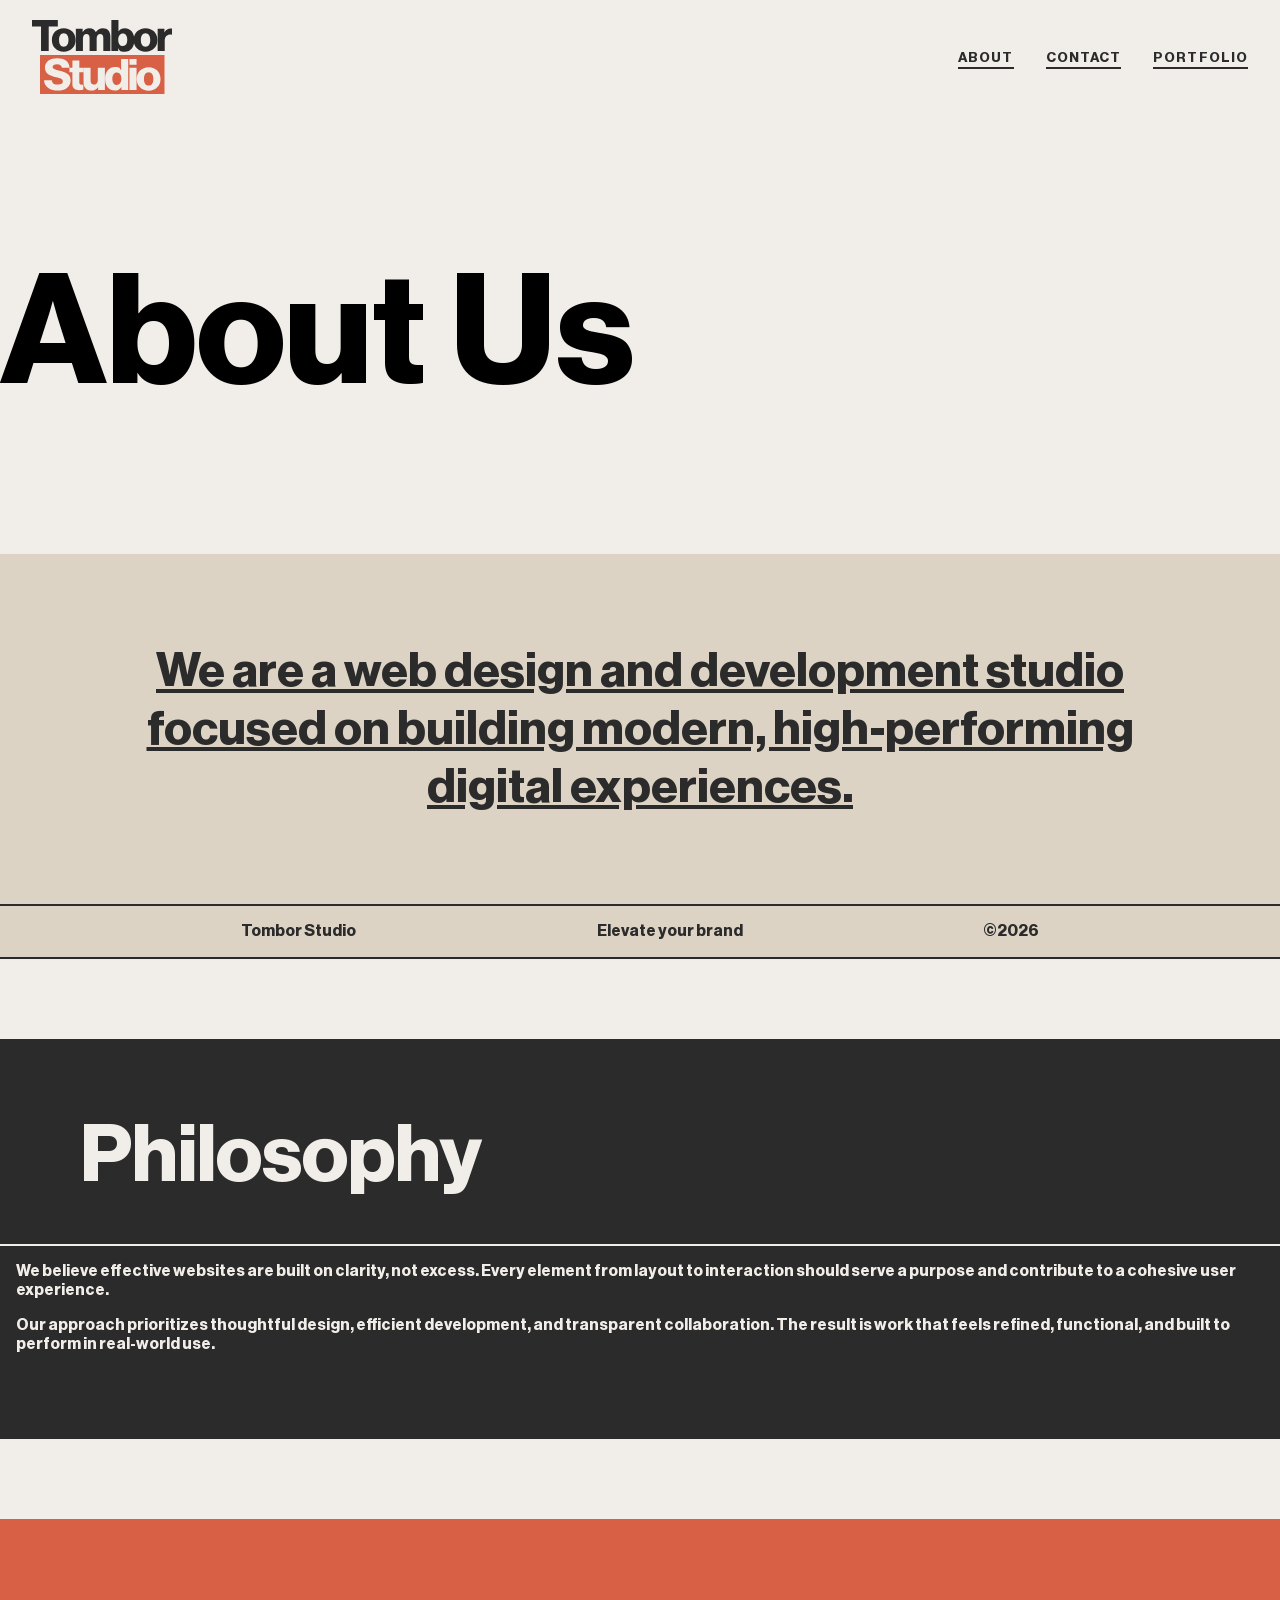
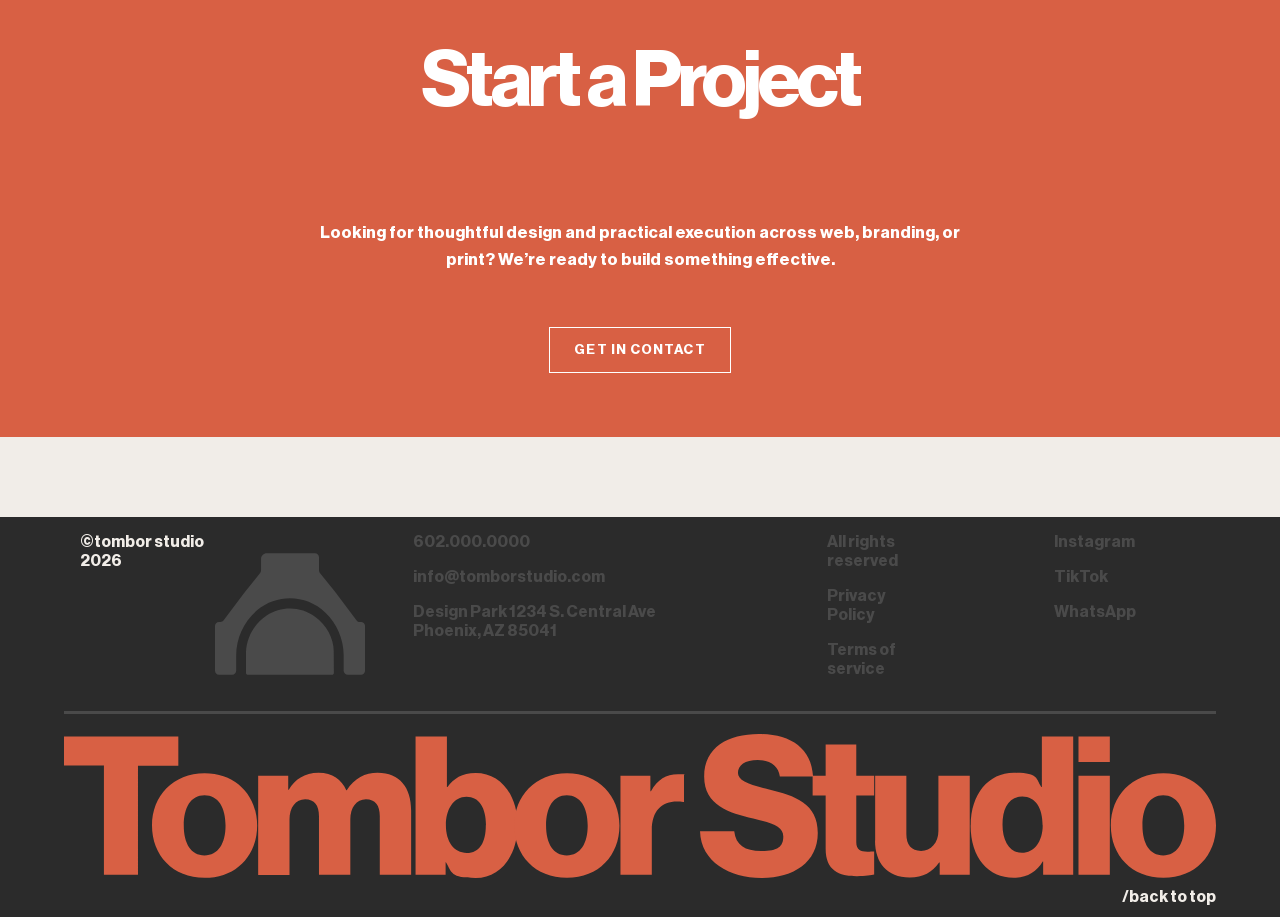
==== about.html @ 8de6cf7b "Local file project upload Contains bulk of branding elements, fonts, and other visual elements that " ====
<!DOCTYPE html>
<html lang="en">
<head>
    <meta charset="UTF-8">
    <link rel="stylesheet" href="/css/styles.css">
    <link rel="stylesheet" href="/css/about.css">
    <link rel="stylesheet" href="/css/layout.css">
    <meta name="viewport" content="width=device-width, initial-scale=1.0">
    <title>About | Tombor Studio</title>
</head>
<body>
    <nav>
        <div id="nav-div-container">
            <a href="index.html" class="logo-nav"><img src="/branding/Alternate/TS - Alternate.svg" alt="Tombor Studio Logo"> </a>
            <ul>
                <li><a href="about.html" class="navLinks">About</a></li>
                <li><a href="contact.html" class="navLinks">Contact</a></li>
                <li><a href="portfolio.html" class="navLinks">Portfolio</a></li>
            </ul>
        </div>
    </nav>

    <main>

        <section>
            <div class="container" id="sub-page-header">
                <h1>About Us</h1>
            </div>
        </section>

        <section>
            <div class="container" id="about-intro">
                <h2>
                    We are a web design and development studio focused on building modern, high-performing
                    digital experiences.
                </h2>
                
                <span class="container-stamp" id="stamp-testimonial">
                    <p>Tombor Studio</p>
                    <p>Elevate your brand</p>
                    <p>©2026</p>
                </span>
            </div>


        </section>

        <section>
            <div class="container" id="about-philosophy">
                <div id="philosophy-header">
                    <h2>Philosophy</h2>
                </div>
                <div id="philosophy-text">
                    <p>
                        We believe effective websites are built on clarity, not excess. Every element
                        from layout to interaction should serve a purpose and contribute to a cohesive
                        user experience.
                    </p>
                    <p>
                        Our approach prioritizes thoughtful design, efficient development, and transparent
                        collaboration. The result is work that feels refined, functional, and built to
                        perform in real-world use.
                    </p>
                </div>
            </div>
        </section>

        

        <section>
            <div class="container" id="portfolio-cta">
                <h2>Start a Project</h2>
                <p>
                    Looking for thoughtful design and practical execution across web,
                    branding, or print? We’re ready to build something effective.
                </p>
                <a href="contact.html">Get in Contact</a>
            </div>
        </section>

    </main>

    <footer>
        <div id="footer-div-container">
            <div id="upper-footer">
                <p id="cr-footer">©tombor studio 2026</p>
                <img src="branding/Icon/TS - Icon - mono.svg" alt="Tombor Studio icon">
                <ul>
                    <li>602.000.0000</li>
                    <li>info@tomborstudio.com</li>
                    <li>Design Park 1234 S. Central Ave Phoenix, AZ 85041</li>
                </ul>
                <ul>
                    <li>All rights reserved</li>
                    <li>Privacy Policy</li>
                    <li>Terms of service</li>
                </ul>

                <ul>
                    <li><a href="#">Instagram</a></li>
                    <li><a href="#">TikTok</a></li>
                    <li><a href="#">WhatsApp</a></li>
                </ul>
            </div>
            <div id="lower-footer">
                <img src="branding/Text/TS - Text - red.svg" alt="Tombor Studio txt logo">
                <a href="#">/back to top</a>
            </div>
        </div>
    </footer>

</body>
</html>
---- css/styles.css ----
@charset "utf-8";

/* Fonts */

@font-face {
    font-family: "Riant Display";
    src: url("/fonts/Riant/RiantDisplay-Regular-TRIAL.otf") format("opentype");
}

@font-face {
    font-family: "Neue Haas";
    src: url("/fonts/NeueHaas/NeueHaasDisplayBlack.ttf") format("truetype");
}


@font-face {
    font-family: "Neue Haas";
    src: url("/fonts/NeueHaas/NeueHaasDisplayBold.ttf") format("truetype");
}

/* Page Design Foundation */

body {
    background-color: #F1EDE8;
    font-family: "Neue Haas", sans-serif;    
    margin: 0;
}

.orange-link {
    color: #D86044;
    text-decoration-thickness: 2px;
    text-underline-offset: 2px;
}


/* NAV STYLING */

.logo-nav img {
    width: 100%;
    display: block;
}

/* LINKS */
.navLinks {
    font-size: 0.85rem;
    font-weight: 800;
    text-transform: uppercase;
    letter-spacing: 0.08em;

    color: #2B2B2B;
    text-decoration: none;

    border-bottom: 2px solid #2b2b2b;
    padding-bottom: 0.2rem;

    transition: color 0.2s ease, border-color 0.2s ease;
}

.navLinks:hover {
    color: #D86044;
    border-bottom-color: #D86044;
}

/* HERO SECTION */ 

#hero-container {
    display: flex;
    align-items: end;
    height: 85vh;
}

#hero-image{
    width:90%;
}

/* CTA Header */

#CTA-header {
    background-color: #2B2B2B;
    color: #F1EDE8;
}

#CTA-header h1 {
    font-size: 500%;
}

#CTA-header p{
    height: 20%;
}

#CTA-header span img {
    width: 15px;
}

.container-stamp {
    display: flex;
}

/* Testimonials Styles */

#testimonials-container h1 {
    font-size: 500%;
    margin: 0;
}

#test-col1 span img {
    width: 20px;
}

#test-col1 p {
    font-size: 150%;
}

#test-col2 img {
    width: 350px;
    border-radius: 3em;
}

#test-col3 p {
    color: #747474;
    font-size: 500%
}
#stamp-testimonial {
    width: 100%;
    border-top: 2px solid #2B2B2B;
    border-bottom: 2px solid #2B2B2B;
}

/* CTA container */

#CTA-container {
    background-color: #DCD3C4;
    position: relative;
}

#CTA-container .container-stamp {
    border-top: 2px solid #2B2B2B;
    border-bottom: 2px solid #2B2B2B;
}

#CTA-container h1 {
    font-size: 300%;
    text-align: center;
    text-decoration: underline;
}

#CTA-container #left-align-head {
    position: absolute;
    top: 0;
    left: 30px;
}

#contact-link div {
    border-bottom: solid 2px #2B2B2B;
    margin-bottom: .5em;
}

#contact-link img:last-of-type {
    padding-left: 10em;
}

.icons {
    width: 30px;
}

/*Services Styles */

#card-header h1 {
    font-size: 500%;
    margin: 0 0 0 50px;
}
#card-header p {
    font-size: 150%;
    padding-left: 20em;
}

#card-header {
    border-bottom: #2B2B2B 2px solid;
    margin-bottom: 2em;
}

.card h2 {
    font-size: 250%;
}


#card1 {
    background-color: #DCD3C4;
}

#card2 {
    background-color: #2B2B2B;
}

#card3 {
    background-color: #D86044;
}

#card2 {
    color: #DCD3C4;
}

#card3 a {
    color: #2B2B2B;
}

/* Footer Styles */

footer {
    background-color: #2B2B2B;
}
/* Upper Footer Styles */

#cr-footer {
    color: #F1EDE8;
    margin-left: 1em;
}
footer ul {
    padding-right: 5em;
}

footer ul li {
    color: #4A4A4A;
    list-style-type: none;
    margin-bottom: 1em;
}
footer a {
    color: #4A4A4A;
    text-decoration: none;
}

#upper-footer {
    border-bottom: 3px solid #4A4A4A;
}

#upper-footer img {
    width: 150px;
    padding: 1em .5em;
}

/* Lower Footer Styles */

footer #lower-footer a {
    color: #F1EDE8;
    align-self: flex-end;
    margin-bottom: 10px;
}
---- css/about.css ----
/* INTRO Container */
#about-intro {
    background-color: #DCD3C4;
    color: #2b2b2b;
    display: flex;
    align-items: center;
    flex-direction: column;
}

#about-intro h2 {
    width: 80%;
    font-size: 300%;
    padding: 1em;
    text-decoration: underline;
    text-align: center;
}

/* Philosophy Container */
#about-philosophy {
    display: flex;
    flex-direction: column;
    color: #F1EDE8;
    background-color: #2b2b2b;
    height: 400px;
}

#philosophy-header {
    border-bottom: solid 2px #F1EDE8;
    margin-bottom: 0;
}

#philosophy-header h2 {
    font-size: 500%;
    margin: 0 0 .5em 1em;
}

#philosophy-text p {
    margin-left: 1em;
}
#about-process {
    display: flex;
    flex-direction: column;
}

/* Services Container */

#about-process #card-header {
    display: flex;
    width: 100%;
    align-items: center;
    justify-content: left;
}

#card-header h1 {
    margin: 0 0 .5em 1em;

}

#project-CTA-container {
    flex-direction: column;
    align-items: center;
    height: 200px;
}
#project-CTA-container h2 {
    font-size: 300%;
}

#project-CTA-container p {
    font-size: 150%;
}

#project-CTA-container span {
    display: flex;
    align-items: center;
    justify-content: center;
    border-bottom: #2b2b2b 2px solid;
}

#project-CTA-container a {
    color: #2b2b2b;
    text-decoration: none;
    font-size:150%;
    margin-right: .3em;
}
---- css/layout.css ----
/* Nav Styles */ 

nav {
    width: 100%;
}

#nav-div-container {
    display: flex;
    justify-content: space-between;
    align-items: center;

    max-width: 1800px;
    margin: 0 auto;
    padding: 1.25rem 2rem;
}

/* LOGO */
.logo-nav {
    display: block;
    width: 140px;
}

/* NAV LIST */
#nav-div-container ul {
    display: flex;
    gap: 2rem;

    list-style: none;
    margin: 0;
    padding: 0;
}

/* Sub Page header */

#sub-page-header {
    display: flex;
    justify-content: flex-start;
    margin:0;
}

#sub-page-header h1{
    font-size: clamp(4rem, 12vw, 10rem);
}

/* Hero Section */

.container{
    display: flex;
    justify-content: center;
    margin-bottom: 5rem;
}

#hero-container img {
    width: min(100%, 1500px);
    height: auto;
}

/* CTA Header Styles */ 

#CTA-header {
    padding: 3em;
    display: flex;
    flex-direction: column;
    text-align: right;
}

#CTA-header #container-stamp {
    padding: 0em;
}

/* Testimonials Styles */

#tesimonials-container {
    display: flex;
    width: 100%;
    align-items: center;
    justify-content: center;
    gap: 10px;

}

/* ticker Scroll */
.ticker {
  overflow: hidden;
  border-top: 2px solid #2b2b2b;
  border-bottom: 2px solid #2b2b2b;
  margin-top: 0.45rem;
}

.ticker__track {
  white-space: nowrap;
  padding: 0.1rem 0 0.35rem;
  font-size: clamp(2.75rem, 5vw, 5.8rem);
  font-weight: 900;
  letter-spacing: -0.06em;
  animation: ticker-scroll 20s linear infinite;
}

@keyframes ticker-scroll {
  from {
    transform: translateX(0);
  }
  to {
    transform: translateX(-35%);
  }
}

#test-col1 {
    display: flex;
    flex-direction: column;
    gap: 50px;
    text-align: left;
    width: 25%;

}

#test-col2 {
    display: flex;
    flex-direction: column;
    align-items: center;
    justify-content: center;
    width: 40%;
}

#test-col3 {
    display: flex;
    flex-direction: column;
    text-align: right;
    width: 25%;
}

/* CTA Container */

#CTA-container {
    display: flex;
    flex-direction: column;
    align-items: center;
    justify-content: center;
    width: 100%;
    height: 400px;
}


#contact-link {
    display: flex;
    align-items: center;
    gap: 25px;

    margin-bottom: 5em;
}

#CTA-container span {
    display: flex;
    align-items: center;
    justify-content: space-evenly;
    gap: 5px;
}

/*Services Styles */

#services-container {
    display: flex;
    flex-direction: column;
}

#services-container #card-header {
    display: flex;
    align-items: flex-end;
    justify-content: space-around;
    gap: 2rem;
    padding-bottom: 1rem;
}

#card-container {
    display: flex;
    flex-direction: row;
    align-items: center;
    justify-content: center;
    gap: 15px;
    width: 100%;
    margin: 0 auto;
    
}
.card {
    display: flex;
    flex-direction: column;
    align-items: center;
    gap:20px;
    justify-content: center;
    text-align: center;
    height:600px;
    width: 600px;
}

.card p {
    width: 75%;
} 

/* Footer Styles */

footer #footer-div-container {
    display: flex;
    justify-content: center;
    flex-direction: column;
    gap: 20px;
}

footer #upper-footer{
    width: 90%;
    display: flex;
    margin: auto;
    flex-direction: row;
    justify-content: space-evenly;
}

footer #lower-footer {
    width: 90%;
    display: flex;
    justify-content: center;
    align-items: flex-end;
    flex-direction: column;
    gap: 10px;
    margin: auto;
}

.container-stamp {
    display: flex;
    flex-direction: row;
    width: 100%;
    justify-content: space-evenly;
    border-top: 2px solid #F1EDE8;
    border-bottom: 2px solid #F1EDE8;

}

#portfolio-cta {
    margin-bottom: 5rem;
    padding: 4rem 2rem;
    background-color: #D86044;
    color: #ffffff;
    text-align: center;
    display: flex;
    flex-direction: column;
    align-items: center;
    gap: 1.25rem;
}

#portfolio-cta h2 {
    font-size: clamp(2.5rem, 6vw, 5rem);
    line-height: 0.95;
    letter-spacing: -0.05em;
}

#portfolio-cta p {
    max-width: 650px;
    font-size: 1.05rem;
    line-height: 1.6;
}

#portfolio-cta a {
    margin-top: 1rem;
    padding: 0.9rem 1.5rem;
    border: 1px solid #ffffff;
    color: #ffffff;
    text-decoration: none;
    text-transform: uppercase;
    font-size: 0.85rem;
    letter-spacing: 0.08em;
}

#portfolio-cta a:hover {
    background-color: #ffffff;
    color: #e7485e;
}


/* Tablet Layout */

@media (max-width: 1024px) {
    #nav-div-container {
        padding: 0 1.5em 1em;
        flex-wrap: wrap;
        gap: 1em;
    }

    #nav-div-container ul {
        width: 100%;
        justify-content: flex-end;
        gap: 1.25em;
        padding-right: 0;
    }

    #sub-page-header h1 {
        font-size: 700%;
        margin-left: .4em;
    }

    #CTA-header {
        padding: 2.5em 2em;
        text-align: left;
    }

    #tesimonials-container,
    #testimonials-container {
        flex-wrap: wrap;
        gap: 1em;
        padding: 0 2em;
        box-sizing: border-box;
    }

     #test-col1{
        width: 100%;
     }
   
    #test-col2 {
        width: 30%;
        padding-right: 2em;
    }
    #test-col3 {
        width: 30%;
        text-align: left;
        align-items: flex-start;
    }

    #card-container {
        flex-wrap: wrap;
        align-items: stretch;
        gap: 1.5em;
        padding: 0 2em;
        box-sizing: border-box;
    }

    .card {
        width: min(100%, 500px);
        height: auto;
        min-height: 420px;
        padding: 2em 1.5em;
        box-sizing: border-box;
    }

    #card-header {
        flex-direction: column;
        align-items: flex-start;
        gap: .75em;
        padding: 0 2em;
        box-sizing: border-box;
    }

    #CTA-container {
        height: auto;
        padding: 5em 2em 3em;
        box-sizing: border-box;
    }

    #contact-link {
        width: 100%;
        flex-wrap: wrap;
        justify-content: center;
        gap: 1.5em;
    }

    footer #upper-footer {
        flex-wrap: wrap;
        justify-content: flex-start;
        gap: 1.5em;
        padding: 2em;
        box-sizing: border-box;
    }

    footer #lower-footer {
        padding: 0 2em 1.5em;
        box-sizing: border-box;
    }

    .container-stamp {
        flex-wrap: wrap;
        gap: .5em 1.5em;
        padding: .75em 1em;
        box-sizing: border-box;
    }
}

/* Mobile Layout */

@media (max-width: 768px) {
    #nav-div-container {
        flex-direction: column;
        align-items: flex-start;
    }

    #nav-div-container ul {
        flex-direction: column;
        align-items: flex-start;
        gap: .75em;
    }

    #sub-page-header h1 {
        font-size: 400%;
        margin-left: .3em;
    }

    .container {
        margin-bottom: 24px;
    }

    #hero-container img {
        width: 100%;
        height: auto;
    }

    #CTA-header {
        padding: 2em 1.25em;
    }

    #CTA-container {
        padding: 4.5em 1.25em 2em;
    }

    #contact-link {
        flex-direction: column;
        align-items: stretch;
        gap: 1em;
        margin-bottom: 2.5em;
    }

    #services-container #card-header,
    #card-container,
    #tesimonials-container,
    #testimonials-container {
        padding-left: 1.25em;
        padding-right: 1.25em;
    }

    .card {
        width: 100%;
        min-height: 0;
        padding: 1.75em 1.25em;
    }

    footer #upper-footer,
    footer #lower-footer {
        padding-left: 1.25em;
        padding-right: 1.25em;
    }
}
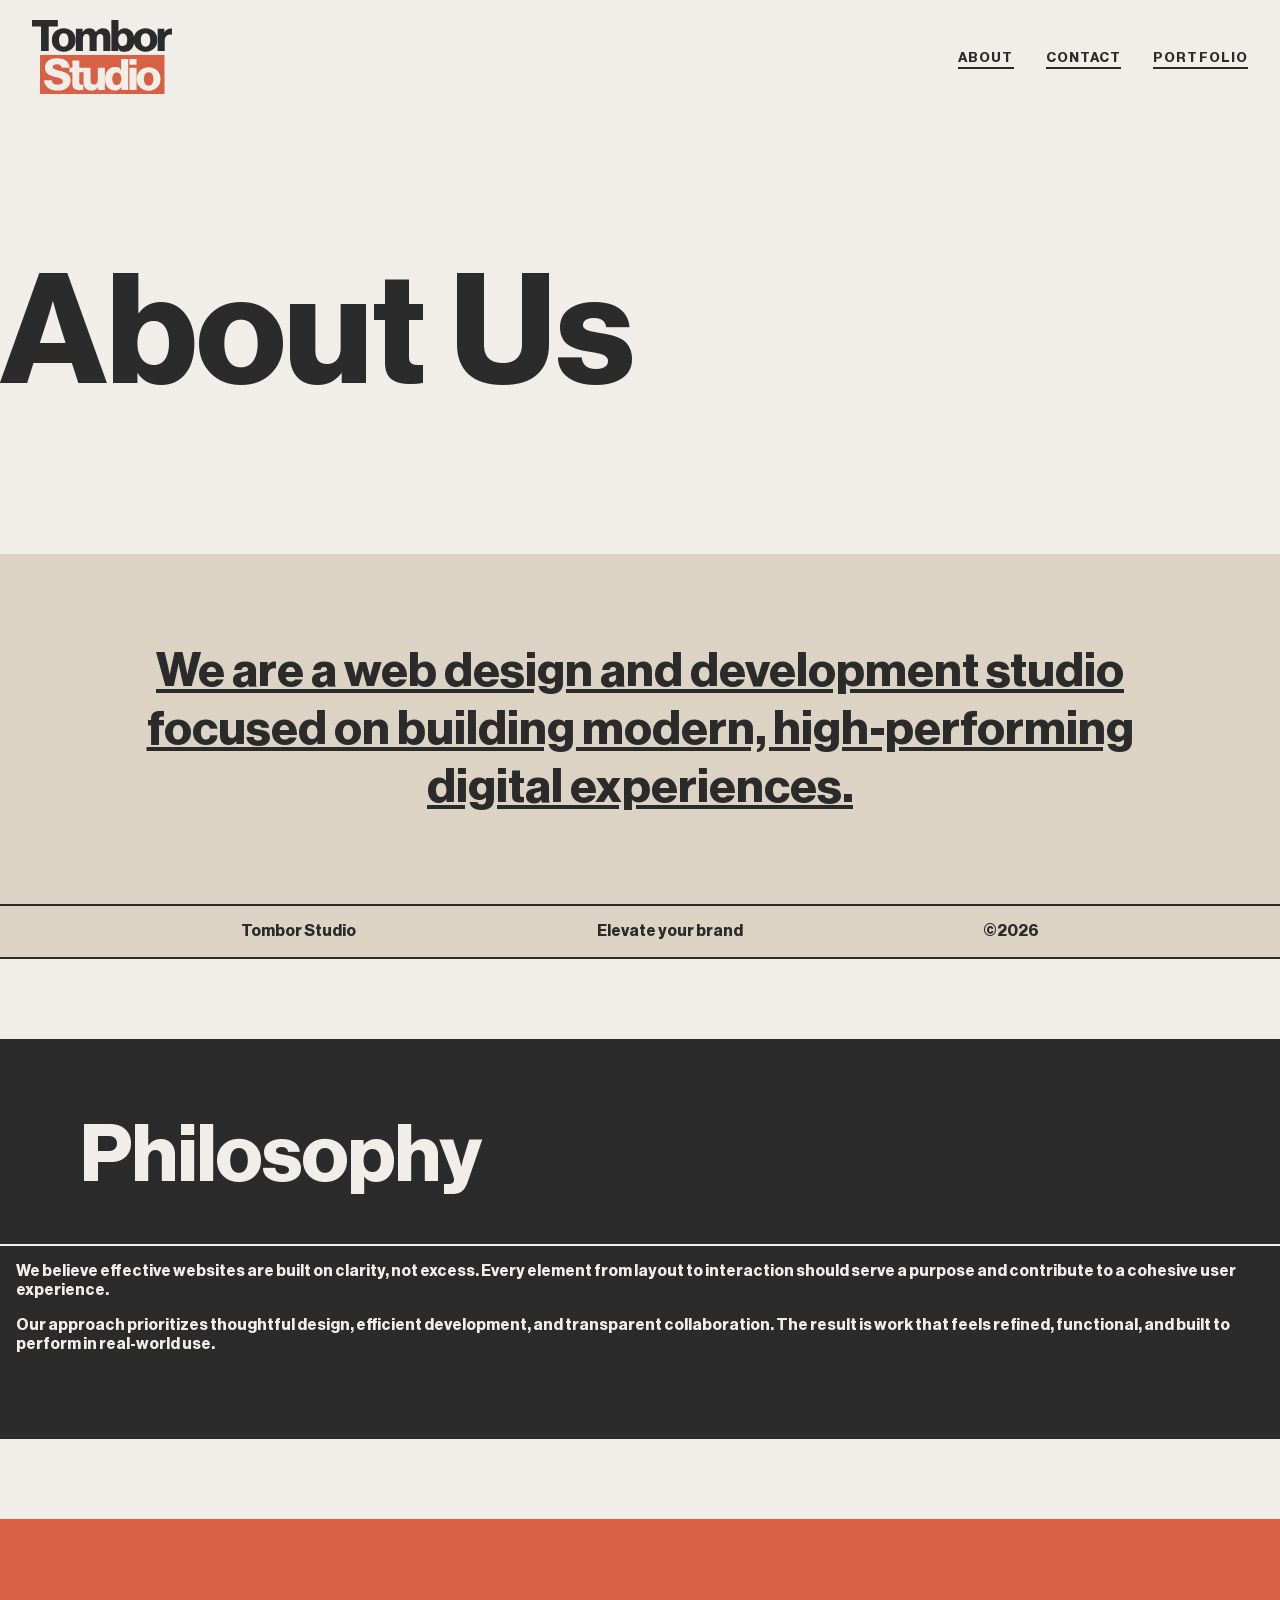
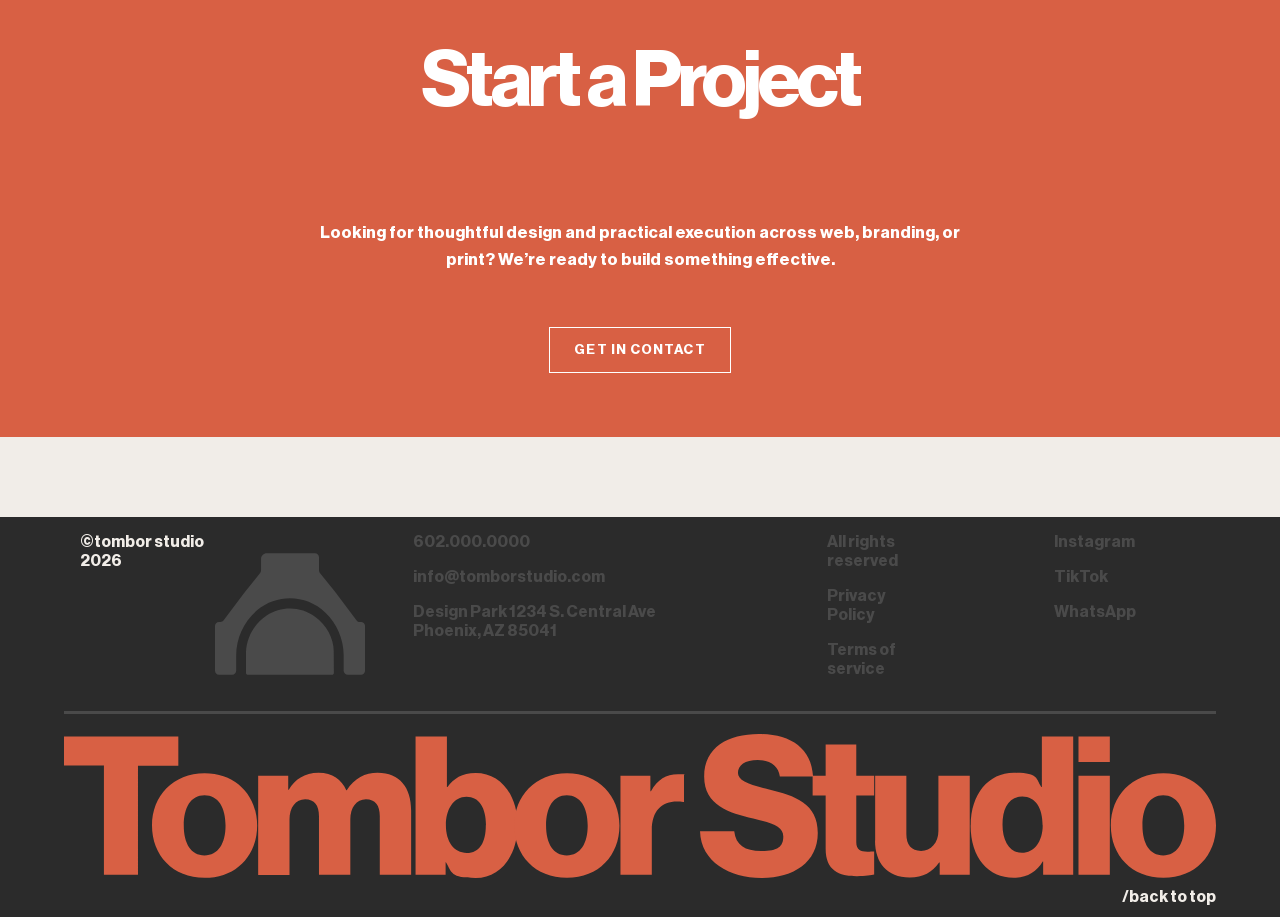
==== commit 867f4b79: "Update about.html" ====
--- a/about.html
+++ b/about.html
@@ -2,16 +2,16 @@
 <html lang="en">
 <head>
     <meta charset="UTF-8">
-    <link rel="stylesheet" href="/css/styles.css">
-    <link rel="stylesheet" href="/css/about.css">
-    <link rel="stylesheet" href="/css/layout.css">
+    <link rel="stylesheet" href="css/styles.css">
+    <link rel="stylesheet" href="css/about.css">
+    <link rel="stylesheet" href="css/layout.css">
     <meta name="viewport" content="width=device-width, initial-scale=1.0">
     <title>About | Tombor Studio</title>
 </head>
 <body>
     <nav>
         <div id="nav-div-container">
-            <a href="index.html" class="logo-nav"><img src="/branding/Alternate/TS - Alternate.svg" alt="Tombor Studio Logo"> </a>
+            <a href="index.html" class="logo-nav"><img src="branding/Alternate/TS - Alternate.svg" alt="Tombor Studio Logo"> </a>
             <ul>
                 <li><a href="about.html" class="navLinks">About</a></li>
                 <li><a href="contact.html" class="navLinks">Contact</a></li>
@@ -110,4 +110,4 @@
     </footer>
 
 </body>
-</html>+</html>
--- a/css/styles.css
+++ b/css/styles.css
@@ -1,21 +1,10 @@
 @charset "utf-8";
 
 /* Fonts */
-
-@font-face {
-    font-family: "Riant Display";
-    src: url("/fonts/Riant/RiantDisplay-Regular-TRIAL.otf") format("opentype");
-}
 
 @font-face {
     font-family: "Neue Haas";
-    src: url("/fonts/NeueHaas/NeueHaasDisplayBlack.ttf") format("truetype");
-}
-
-
-@font-face {
-    font-family: "Neue Haas";
-    src: url("/fonts/NeueHaas/NeueHaasDisplayBold.ttf") format("truetype");
+    src: url("fonts/NeueHaas/NeueHaasDisplayBold.ttf") format("truetype");
 }
 
 /* Page Design Foundation */
@@ -24,6 +13,7 @@
     background-color: #F1EDE8;
     font-family: "Neue Haas", sans-serif;    
     margin: 0;
+    color: #2B2B2B;
 }
 
 .orange-link {
@@ -244,4 +234,4 @@
     color: #F1EDE8;
     align-self: flex-end;
     margin-bottom: 10px;
-}+}
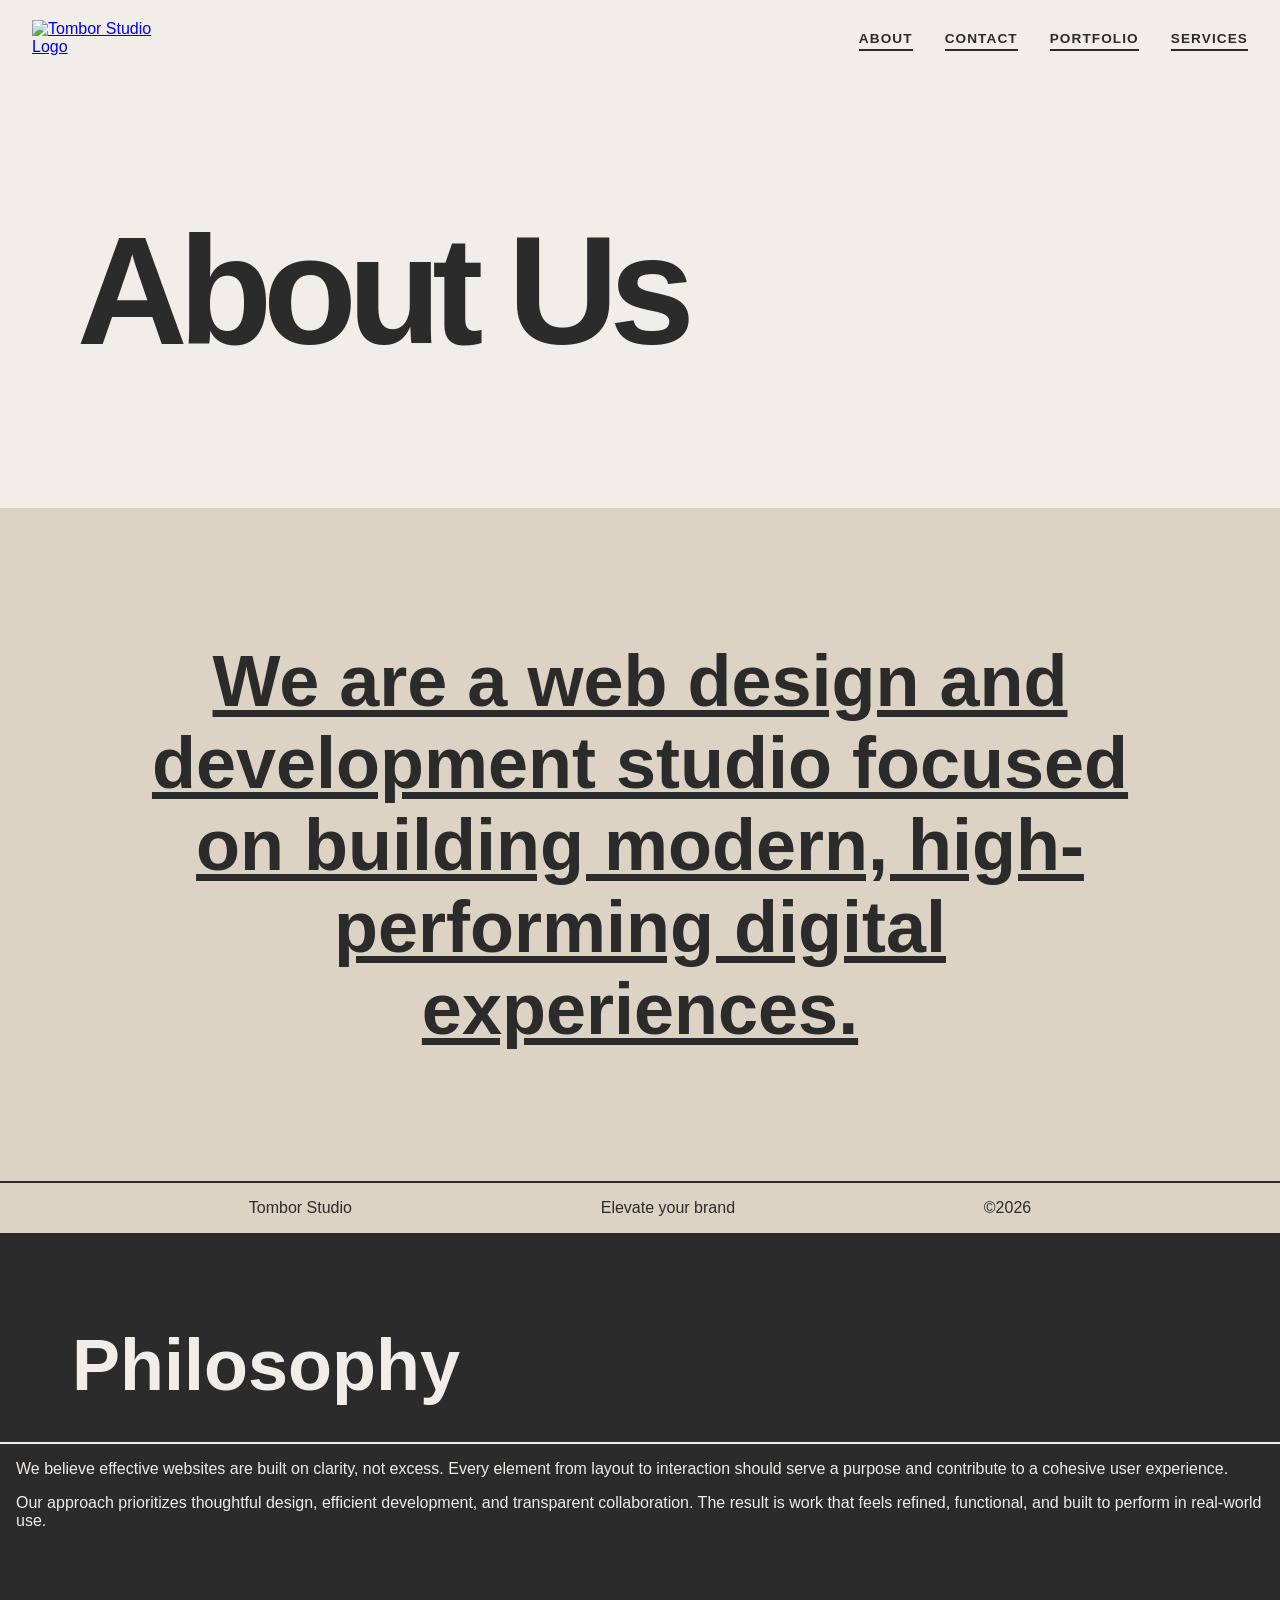
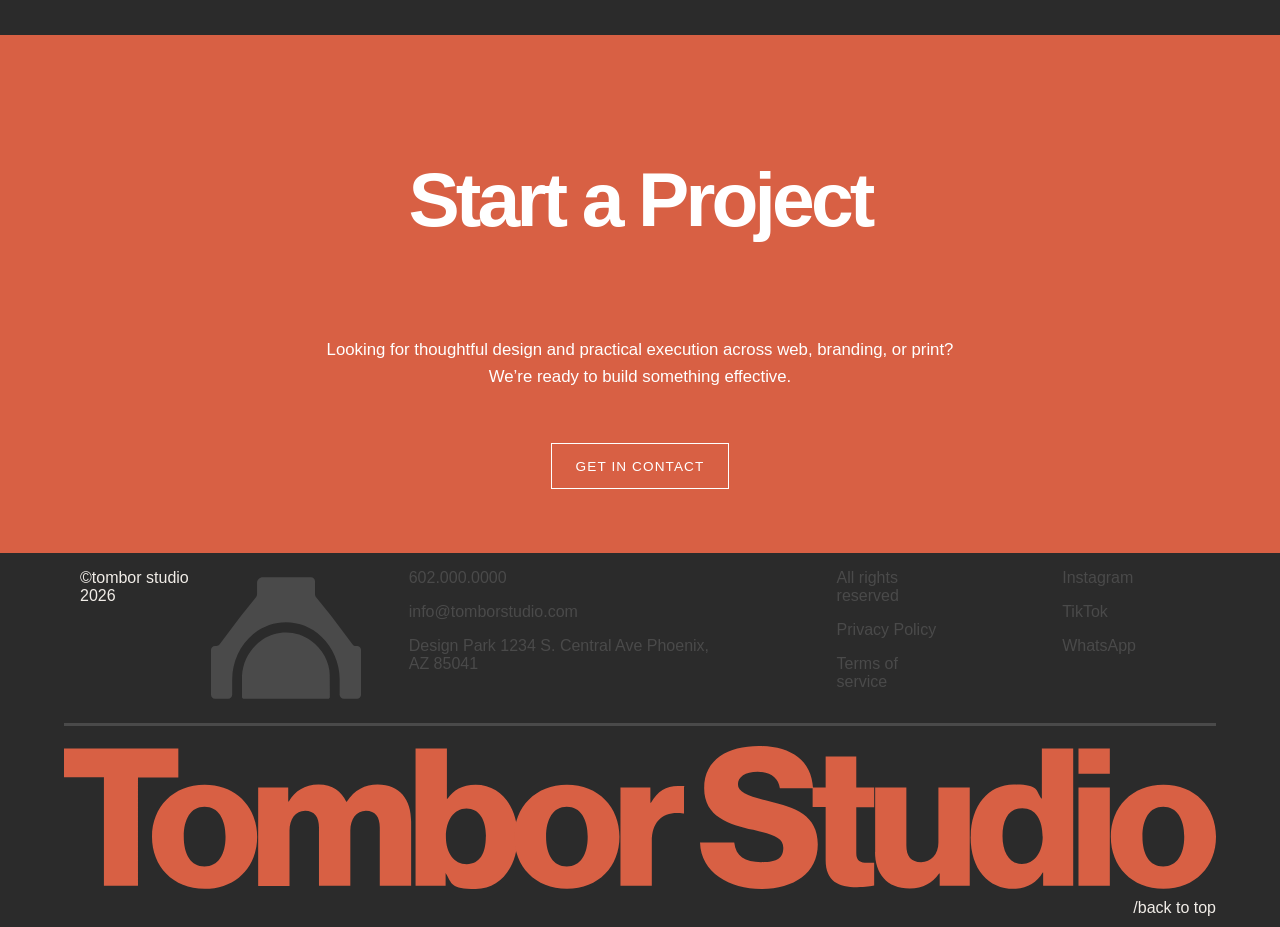
==== commit c304b61b: "Add files via upload" ====
--- a/about.html
+++ b/about.html
@@ -2,20 +2,21 @@
 <html lang="en">
 <head>
     <meta charset="UTF-8">
-    <link rel="stylesheet" href="css/styles.css">
-    <link rel="stylesheet" href="css/about.css">
-    <link rel="stylesheet" href="css/layout.css">
+    <link rel="stylesheet" href="/css/styles.css">
+    <link rel="stylesheet" href="/css/about.css">
+    <link rel="stylesheet" href="/css/layout.css">
     <meta name="viewport" content="width=device-width, initial-scale=1.0">
     <title>About | Tombor Studio</title>
 </head>
 <body>
     <nav>
         <div id="nav-div-container">
-            <a href="index.html" class="logo-nav"><img src="branding/Alternate/TS - Alternate.svg" alt="Tombor Studio Logo"> </a>
+            <a href="index.html" class="logo-nav"><img src="branding/Alternate/TS-Alternate.svg" alt="Tombor Studio Logo"> </a>
             <ul>
                 <li><a href="about.html" class="navLinks">About</a></li>
                 <li><a href="contact.html" class="navLinks">Contact</a></li>
                 <li><a href="portfolio.html" class="navLinks">Portfolio</a></li>
+                <li><a href="services.html" class="navLinks">Services</a></li>
             </ul>
         </div>
     </nav>
@@ -110,4 +111,4 @@
     </footer>
 
 </body>
-</html>
+</html>
--- a/css/styles.css
+++ b/css/styles.css
@@ -1,10 +1,17 @@
 @charset "utf-8";
 
 /* Fonts */
+
 
 @font-face {
     font-family: "Neue Haas";
-    src: url("fonts/NeueHaas/NeueHaasDisplayBold.ttf") format("truetype");
+    src: url("/fonts/NeueHaas/NeueHaasDisplayBlack.ttf") format("truetype");
+}
+
+
+@font-face {
+    font-family: "Neue Haas";
+    src: url("/fonts/NeueHaas/NeueHaasDisplayBold.ttf") format("truetype");
 }
 
 /* Page Design Foundation */
@@ -18,8 +25,20 @@
 
 .orange-link {
     color: #D86044;
-    text-decoration-thickness: 2px;
-    text-underline-offset: 2px;
+    text-decoration: none;
+    
+
+}
+
+.card-link{
+    border-bottom: 2px solid #2b2b2b;
+    border-bottom-color: #D86044;
+}
+
+.card-link:hover{
+    transition: color 0.2s ease, border-color 0.2s ease;
+    border-bottom-color: white ;
+
 }
 
 
@@ -51,70 +70,6 @@
     border-bottom-color: #D86044;
 }
 
-/* HERO SECTION */ 
-
-#hero-container {
-    display: flex;
-    align-items: end;
-    height: 85vh;
-}
-
-#hero-image{
-    width:90%;
-}
-
-/* CTA Header */
-
-#CTA-header {
-    background-color: #2B2B2B;
-    color: #F1EDE8;
-}
-
-#CTA-header h1 {
-    font-size: 500%;
-}
-
-#CTA-header p{
-    height: 20%;
-}
-
-#CTA-header span img {
-    width: 15px;
-}
-
-.container-stamp {
-    display: flex;
-}
-
-/* Testimonials Styles */
-
-#testimonials-container h1 {
-    font-size: 500%;
-    margin: 0;
-}
-
-#test-col1 span img {
-    width: 20px;
-}
-
-#test-col1 p {
-    font-size: 150%;
-}
-
-#test-col2 img {
-    width: 350px;
-    border-radius: 3em;
-}
-
-#test-col3 p {
-    color: #747474;
-    font-size: 500%
-}
-#stamp-testimonial {
-    width: 100%;
-    border-top: 2px solid #2B2B2B;
-    border-bottom: 2px solid #2B2B2B;
-}
 
 /* CTA container */
 
@@ -129,10 +84,16 @@
 }
 
 #CTA-container h1 {
-    font-size: 300%;
+    font-size: clamp(2rem, 3vw, 4.5rem);
     text-align: center;
     text-decoration: underline;
-}
+    max-width: 80%;
+}
+
+#CTA-container p {
+    color: #2B2B2B;
+}
+
 
 #CTA-container #left-align-head {
     position: absolute;
@@ -140,9 +101,16 @@
     left: 30px;
 }
 
-#contact-link div {
+#contact-link a {
     border-bottom: solid 2px #2B2B2B;
     margin-bottom: .5em;
+    text-decoration: none;
+}
+
+#contact-link a:hover {
+    transition: color 0.2s ease, border-color 0.2s ease;
+    border-bottom: solid 2px #D86044;
+
 }
 
 #contact-link img:last-of-type {
@@ -192,6 +160,15 @@
 
 #card3 a {
     color: #2B2B2B;
+}
+
+#card3 .card-link {
+    border-bottom: solid 2px #2B2B2B ;
+}
+
+#card3 .card-link:hover {
+    transition: color 0.2s ease, border-color 0.2s ease;
+    border-bottom-color: white ;
 }
 
 /* Footer Styles */
@@ -234,4 +211,4 @@
     color: #F1EDE8;
     align-self: flex-end;
     margin-bottom: 10px;
-}
+}
--- a/css/about.css
+++ b/css/about.css
@@ -6,11 +6,12 @@
     display: flex;
     align-items: center;
     flex-direction: column;
+    margin: 0;
 }
 
 #about-intro h2 {
     width: 80%;
-    font-size: 300%;
+    font-size: clamp(2rem, 6vw, 4.5rem);
     padding: 1em;
     text-decoration: underline;
     text-align: center;
@@ -23,6 +24,7 @@
     color: #F1EDE8;
     background-color: #2b2b2b;
     height: 400px;
+    margin: 0;
 }
 
 #philosophy-header {
@@ -31,7 +33,7 @@
 }
 
 #philosophy-header h2 {
-    font-size: 500%;
+    font-size: clamp(2rem, 6vw, 4.5rem);
     margin: 0 0 .5em 1em;
 }
 
--- a/css/layout.css
+++ b/css/layout.css
@@ -40,6 +40,8 @@
 
 #sub-page-header h1{
     font-size: clamp(4rem, 12vw, 10rem);
+    margin-left: .5em;
+    letter-spacing: -0.06em;
 }
 
 /* Hero Section */
@@ -47,13 +49,9 @@
 .container{
     display: flex;
     justify-content: center;
-    margin-bottom: 5rem;
-}
-
-#hero-container img {
-    width: min(100%, 1500px);
-    height: auto;
-}
+    margin-bottom: 3rem;
+}
+
 
 /* CTA Header Styles */ 
 
@@ -66,17 +64,6 @@
 
 #CTA-header #container-stamp {
     padding: 0em;
-}
-
-/* Testimonials Styles */
-
-#tesimonials-container {
-    display: flex;
-    width: 100%;
-    align-items: center;
-    justify-content: center;
-    gap: 10px;
-
 }
 
 /* ticker Scroll */
@@ -105,6 +92,19 @@
   }
 }
 
+/* Testimonials Styles */
+
+#testimonials-container {
+    display: flex;
+    width: 90%;
+    align-items: center;
+    justify-content: space-around;
+    gap: 10px;
+    margin: auto;
+    margin-bottom: 3em;
+    
+}
+
 #test-col1 {
     display: flex;
     flex-direction: column;
@@ -135,9 +135,8 @@
     display: flex;
     flex-direction: column;
     align-items: center;
-    justify-content: center;
+    justify-content: space-between;
     width: 100%;
-    height: 400px;
 }
 
 
@@ -152,7 +151,6 @@
 #CTA-container span {
     display: flex;
     align-items: center;
-    justify-content: space-evenly;
     gap: 5px;
 }
 
@@ -228,8 +226,8 @@
     flex-direction: row;
     width: 100%;
     justify-content: space-evenly;
-    border-top: 2px solid #F1EDE8;
-    border-bottom: 2px solid #F1EDE8;
+    border-top: 2px solid #2b2b2b;
+    border-bottom: 2px solid #2b2b2b;
 
 }
 
@@ -243,6 +241,7 @@
     flex-direction: column;
     align-items: center;
     gap: 1.25rem;
+    margin: 0;
 }
 
 #portfolio-cta h2 {
@@ -278,16 +277,9 @@
 
 @media (max-width: 1024px) {
     #nav-div-container {
-        padding: 0 1.5em 1em;
+        padding: 1em 1.5em 1em;
         flex-wrap: wrap;
         gap: 1em;
-    }
-
-    #nav-div-container ul {
-        width: 100%;
-        justify-content: flex-end;
-        gap: 1.25em;
-        padding-right: 0;
     }
 
     #sub-page-header h1 {
@@ -300,7 +292,7 @@
         text-align: left;
     }
 
-    #tesimonials-container,
+    #testimonials-container,
     #testimonials-container {
         flex-wrap: wrap;
         gap: 1em;
@@ -383,13 +375,21 @@
 /* Mobile Layout */
 
 @media (max-width: 768px) {
+    
+    #hero-container {
+        display: flex;
+        align-items: end;
+        height: 35dvh !important;
+    }
+    
     #nav-div-container {
-        flex-direction: column;
-        align-items: flex-start;
+        padding: 1em 1.5em 1em;
+        flex-wrap: wrap;
+        gap: 1em;
     }
 
     #nav-div-container ul {
-        flex-direction: column;
+        flex-direction: row;
         align-items: flex-start;
         gap: .75em;
     }
@@ -422,13 +422,25 @@
         gap: 1em;
         margin-bottom: 2.5em;
     }
+    #contact-link span{
+        justify-content: space-between ;
+    }
 
     #services-container #card-header,
     #card-container,
-    #tesimonials-container,
-    #testimonials-container {
+    #testimonials-container{
+     
         padding-left: 1.25em;
         padding-right: 1.25em;
+    }
+
+    #testimonials-container #test-col2, #test-col3 {
+        max-width: 20%;
+    }
+
+    #card-header p{
+        text-align: left;
+        padding: 0 !important;
     }
 
     .card {
